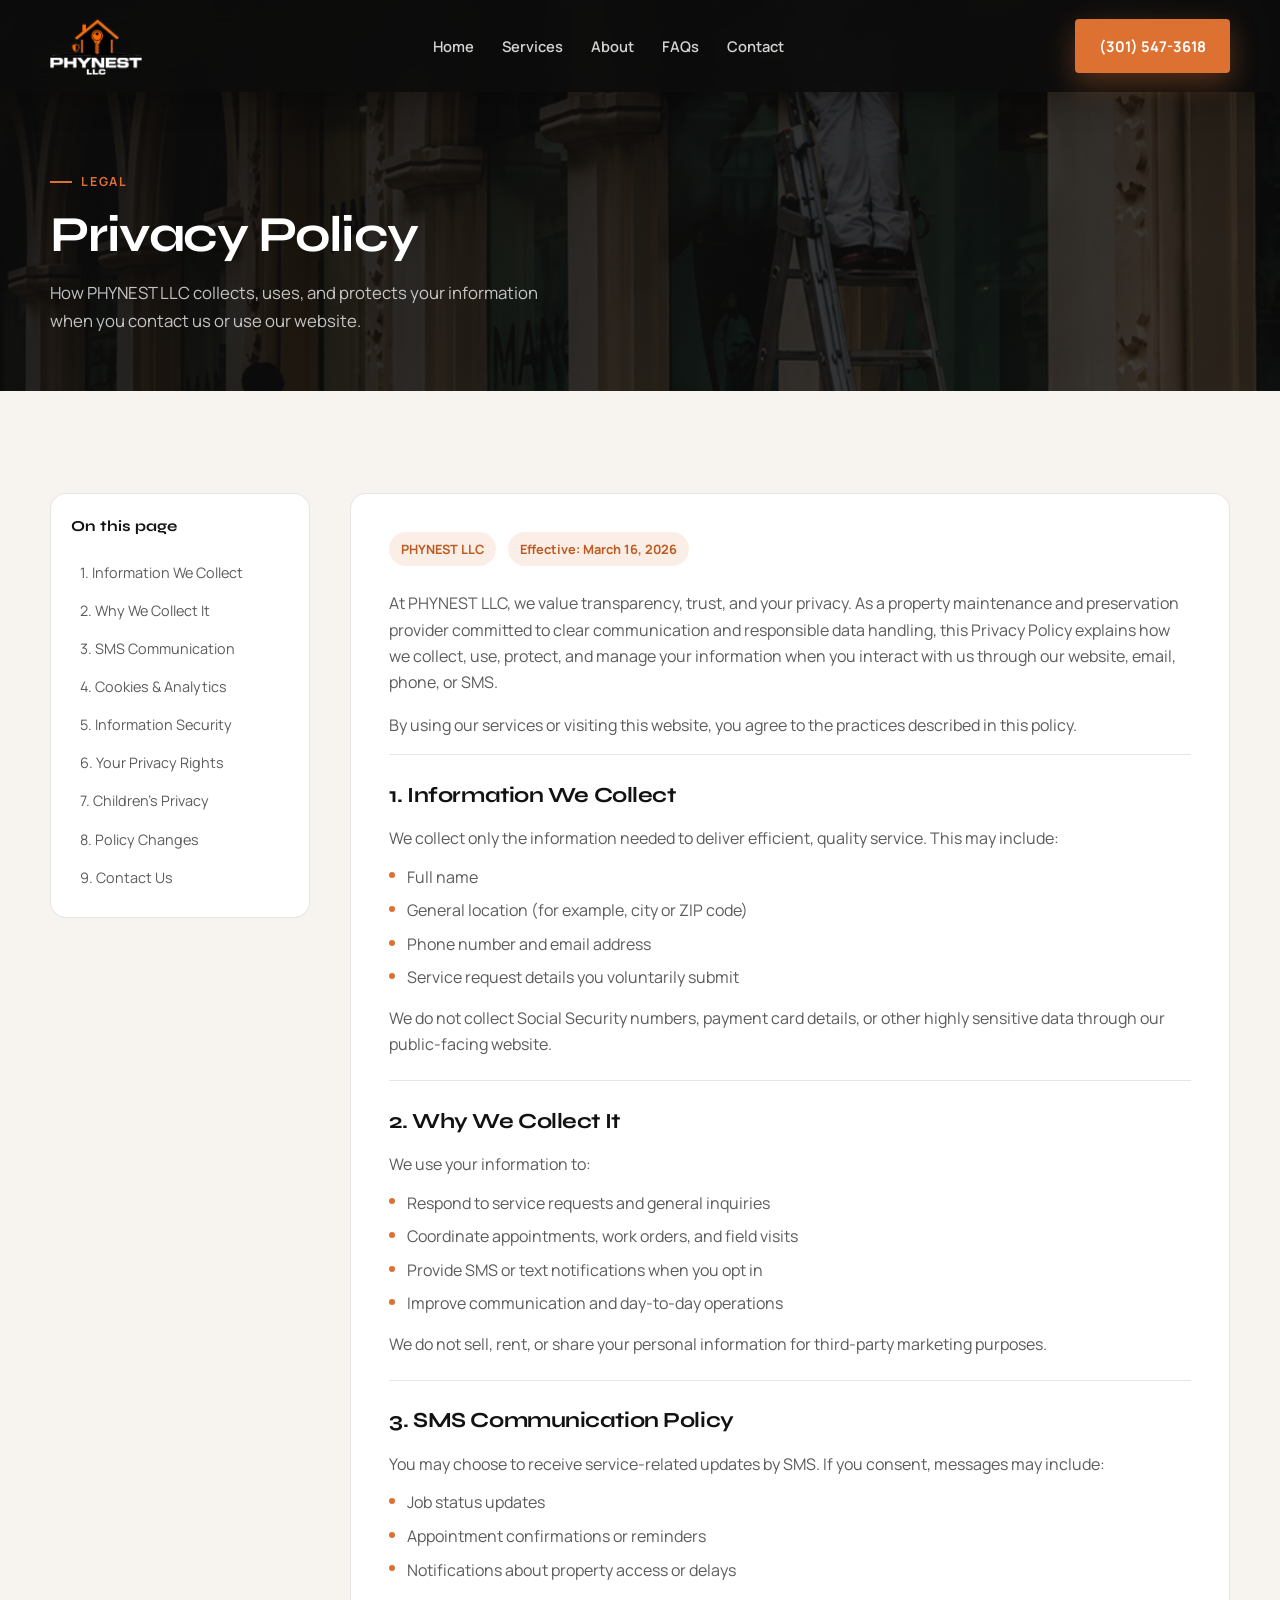
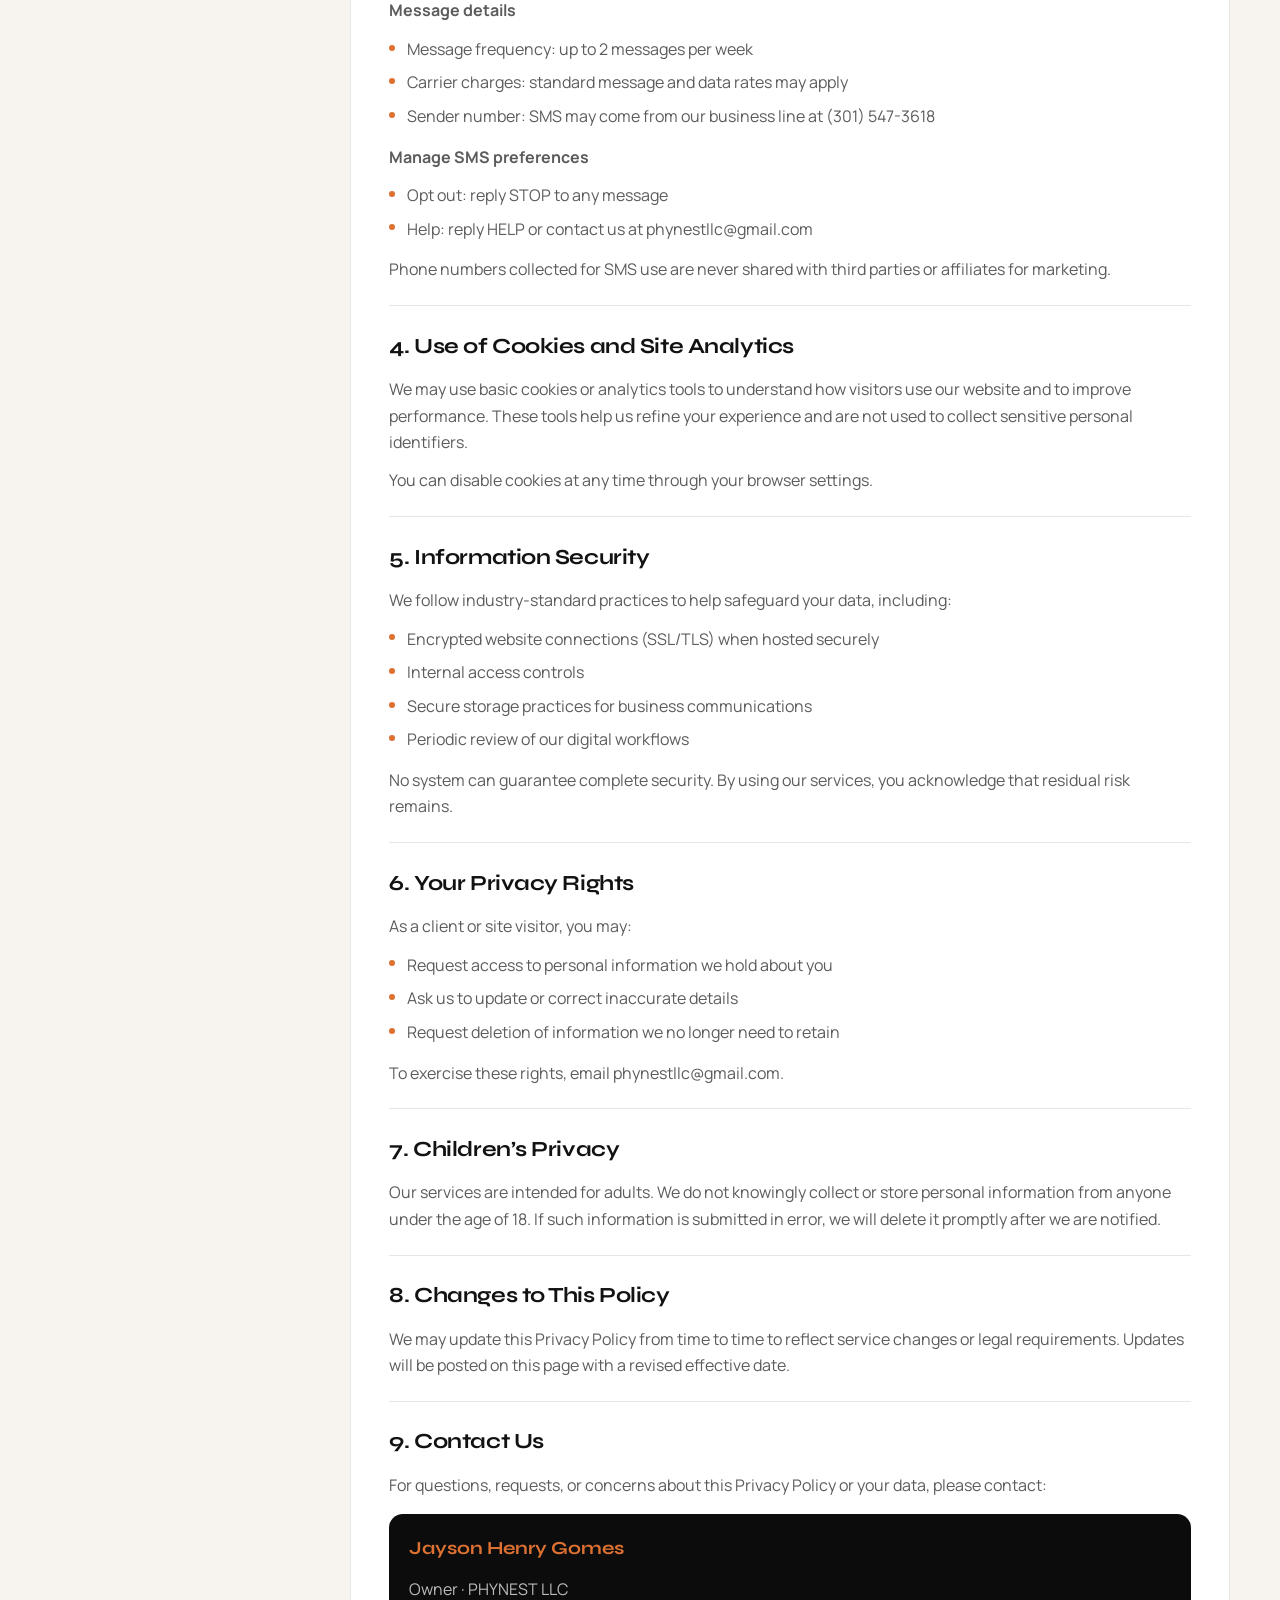
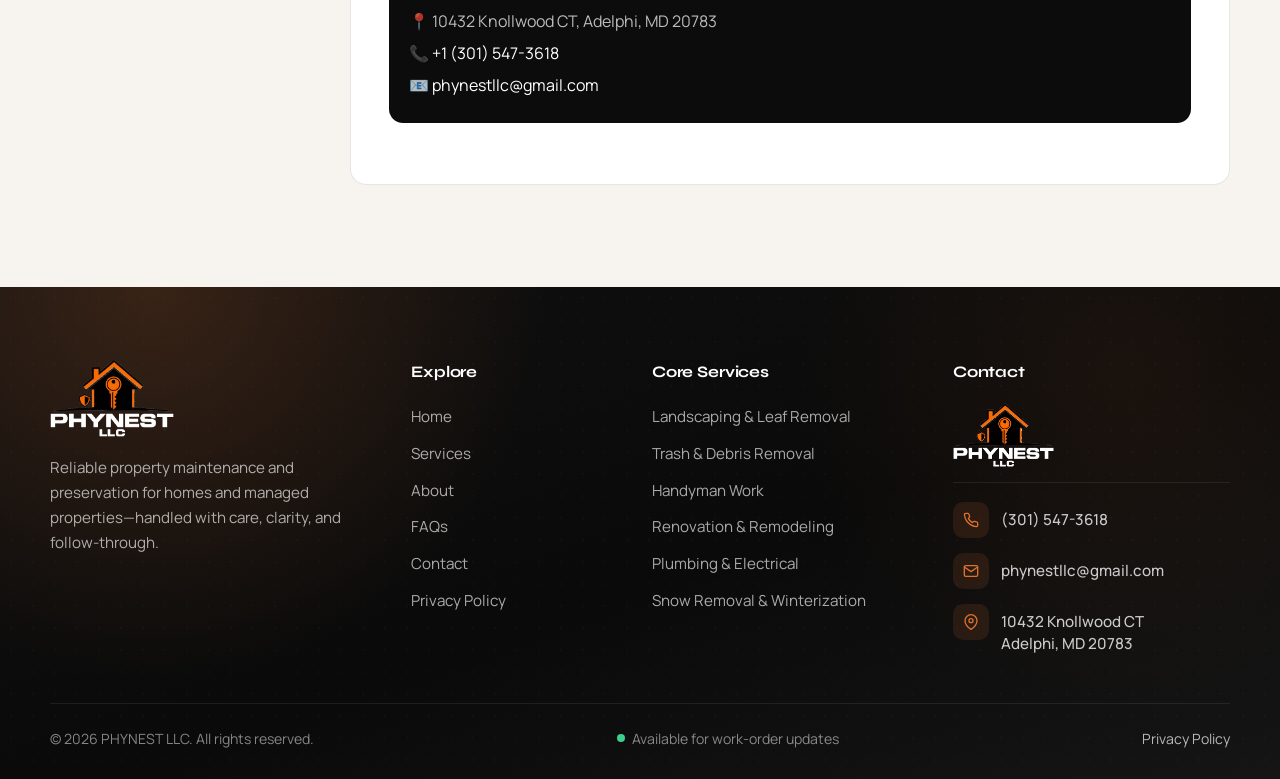
==== privacy-policy.html @ c37875ec "Resolve Website Landing Page" ====
<!DOCTYPE html>
<html lang="en">
  <head>
    <meta charset="UTF-8" />
    <meta name="viewport" content="width=device-width, initial-scale=1.0" />
    <meta
      name="description"
      content="Privacy Policy for PHYNEST LLC. Learn how we collect, use, and protect your information."
    />
    <title>Privacy Policy | PHYNEST LLC</title>
    <link rel="icon" href="Resources/Company-Logo.png?v=21" type="image/png" />
    <link rel="preconnect" href="https://fonts.googleapis.com" />
    <link rel="preconnect" href="https://fonts.gstatic.com" crossorigin />
    <link
      href="https://fonts.googleapis.com/css2?family=Manrope:wght@400;500;600;700;800&family=Oswald:wght@500;600;700&family=Syne:wght@600;700;800&display=swap"
      rel="stylesheet"
    />
    <link rel="stylesheet" href="css/styles.css?v=21" />
  </head>
  <body>
    <header class="site-header header-solid is-scrolled" id="siteHeader">
      <div class="container header-inner">
        <a class="brand" href="index.html" aria-label="PHYNEST LLC Home">
          <img
            class="brand-logo"
            src="Resources/Company-Logo.png?v=21"
            alt="PHYNEST LLC"
            width="140"
            height="88"
          />
        </a>

        <nav class="nav" id="mainNav" aria-label="Primary">
          <a class="nav-link" href="index.html#home">Home</a>
          <a class="nav-link" href="index.html#services">Services</a>
          <a class="nav-link" href="index.html#about">About</a>
          <a class="nav-link" href="index.html#faqs">FAQs</a>
          <a class="nav-link" href="index.html#contact">Contact</a>
        </nav>

        <div class="header-actions">
          <a
            class="btn btn-primary header-call"
            href="tel:+13015473618"
            aria-label="Call PHYNEST LLC at (301) 547-3618"
          >
            <span class="call-full">(301) 547-3618</span>
            <span class="call-short">Call</span>
          </a>
          <button
            class="menu-toggle"
            id="menuToggle"
            aria-label="Open menu"
            aria-expanded="false"
            aria-controls="mainNav"
          >
            <span></span>
            <span></span>
            <span></span>
          </button>
        </div>
      </div>
    </header>

    <main>
      <section class="page-hero">
        <div class="container">
          <p class="section-label">Legal</p>
          <h1 class="section-title">Privacy Policy</h1>
          <p class="section-lead">
            How PHYNEST LLC collects, uses, and protects your information when
            you contact us or use our website.
          </p>
        </div>
      </section>

      <section class="section privacy-wrap">
        <div class="container privacy-layout">
          <aside class="privacy-toc reveal" aria-label="Policy sections">
            <h3>On this page</h3>
            <a href="#collect">1. Information We Collect</a>
            <a href="#why">2. Why We Collect It</a>
            <a href="#sms">3. SMS Communication</a>
            <a href="#cookies">4. Cookies &amp; Analytics</a>
            <a href="#security">5. Information Security</a>
            <a href="#rights">6. Your Privacy Rights</a>
            <a href="#children">7. Children’s Privacy</a>
            <a href="#changes">8. Policy Changes</a>
            <a href="#contact-privacy">9. Contact Us</a>
          </aside>

          <article class="privacy-content reveal">
            <div class="privacy-meta">
              <span class="privacy-chip">PHYNEST LLC</span>
              <span class="privacy-chip">Effective: March 16, 2026</span>
            </div>

            <p>
              At PHYNEST LLC, we value transparency, trust, and your privacy. As a
              property maintenance and preservation provider committed to clear
              communication and responsible data handling, this Privacy Policy
              explains how we collect, use, protect, and manage your information
              when you interact with us through our website, email, phone, or SMS.
            </p>
            <p>
              By using our services or visiting this website, you agree to the
              practices described in this policy.
            </p>

            <section class="privacy-block" id="collect">
              <h2>1. Information We Collect</h2>
              <p>
                We collect only the information needed to deliver efficient,
                quality service. This may include:
              </p>
              <ul>
                <li>Full name</li>
                <li>General location (for example, city or ZIP code)</li>
                <li>Phone number and email address</li>
                <li>Service request details you voluntarily submit</li>
              </ul>
              <p style="margin-top: 0.9rem">
                We do not collect Social Security numbers, payment card details,
                or other highly sensitive data through our public-facing website.
              </p>
            </section>

            <section class="privacy-block" id="why">
              <h2>2. Why We Collect It</h2>
              <p>We use your information to:</p>
              <ul>
                <li>Respond to service requests and general inquiries</li>
                <li>Coordinate appointments, work orders, and field visits</li>
                <li>Provide SMS or text notifications when you opt in</li>
                <li>Improve communication and day-to-day operations</li>
              </ul>
              <p style="margin-top: 0.9rem">
                We do not sell, rent, or share your personal information for
                third-party marketing purposes.
              </p>
            </section>

            <section class="privacy-block" id="sms">
              <h2>3. SMS Communication Policy</h2>
              <p>
                You may choose to receive service-related updates by SMS. If you
                consent, messages may include:
              </p>
              <ul>
                <li>Job status updates</li>
                <li>Appointment confirmations or reminders</li>
                <li>Notifications about property access or delays</li>
              </ul>
              <p style="margin-top: 0.9rem"><strong>Message details</strong></p>
              <ul>
                <li>Message frequency: up to 2 messages per week</li>
                <li>Carrier charges: standard message and data rates may apply</li>
                <li>
                  Sender number: SMS may come from our business line at
                  <a href="tel:+13015473618">(301) 547-3618</a>
                </li>
              </ul>
              <p style="margin-top: 0.9rem"><strong>Manage SMS preferences</strong></p>
              <ul>
                <li>Opt out: reply STOP to any message</li>
                <li>
                  Help: reply HELP or contact us at
                  <a href="mailto:phynestllc@gmail.com">phynestllc@gmail.com</a>
                </li>
              </ul>
              <p style="margin-top: 0.9rem">
                Phone numbers collected for SMS use are never shared with third
                parties or affiliates for marketing.
              </p>
            </section>

            <section class="privacy-block" id="cookies">
              <h2>4. Use of Cookies and Site Analytics</h2>
              <p>
                We may use basic cookies or analytics tools to understand how
                visitors use our website and to improve performance. These tools
                help us refine your experience and are not used to collect
                sensitive personal identifiers.
              </p>
              <p style="margin-top: 0.75rem">
                You can disable cookies at any time through your browser settings.
              </p>
            </section>

            <section class="privacy-block" id="security">
              <h2>5. Information Security</h2>
              <p>
                We follow industry-standard practices to help safeguard your data,
                including:
              </p>
              <ul>
                <li>Encrypted website connections (SSL/TLS) when hosted securely</li>
                <li>Internal access controls</li>
                <li>Secure storage practices for business communications</li>
                <li>Periodic review of our digital workflows</li>
              </ul>
              <p style="margin-top: 0.9rem">
                No system can guarantee complete security. By using our services,
                you acknowledge that residual risk remains.
              </p>
            </section>

            <section class="privacy-block" id="rights">
              <h2>6. Your Privacy Rights</h2>
              <p>As a client or site visitor, you may:</p>
              <ul>
                <li>Request access to personal information we hold about you</li>
                <li>Ask us to update or correct inaccurate details</li>
                <li>Request deletion of information we no longer need to retain</li>
              </ul>
              <p style="margin-top: 0.9rem">
                To exercise these rights, email
                <a href="mailto:phynestllc@gmail.com">phynestllc@gmail.com</a>.
              </p>
            </section>

            <section class="privacy-block" id="children">
              <h2>7. Children’s Privacy</h2>
              <p>
                Our services are intended for adults. We do not knowingly collect
                or store personal information from anyone under the age of 18. If
                such information is submitted in error, we will delete it promptly
                after we are notified.
              </p>
            </section>

            <section class="privacy-block" id="changes">
              <h2>8. Changes to This Policy</h2>
              <p>
                We may update this Privacy Policy from time to time to reflect
                service changes or legal requirements. Updates will be posted on
                this page with a revised effective date.
              </p>
            </section>

            <section class="privacy-block" id="contact-privacy">
              <h2>9. Contact Us</h2>
              <p>
                For questions, requests, or concerns about this Privacy Policy or
                your data, please contact:
              </p>
              <div class="privacy-contact-box">
                <strong>Jayson Henry Gomes</strong>
                <p>Owner · PHYNEST LLC</p>
                <p>📍 10432 Knollwood CT, Adelphi, MD 20783</p>
                <p>
                  📞
                  <a href="tel:+13015473618">+1 (301) 547-3618</a>
                </p>
                <p>
                  📧
                  <a href="mailto:phynestllc@gmail.com">phynestllc@gmail.com</a>
                </p>
              </div>
            </section>
          </article>
        </div>
      </section>
    </main>

    <footer class="site-footer">
      <div class="container footer-top">
        <div class="footer-brand">
          <a class="brand" href="index.html" aria-label="PHYNEST LLC Home">
            <img
              class="brand-logo brand-logo-footer"
              src="Resources/Company-Logo.png?v=21"
              alt="PHYNEST LLC"
              width="140"
              height="88"
            />
          </a>
          <p>
            Reliable property maintenance and preservation for homes and managed
            properties—handled with care, clarity, and follow-through.
          </p>
        </div>

        <div class="footer-col">
          <h4>Explore</h4>
          <ul class="footer-links">
            <li><a href="index.html#home">Home</a></li>
            <li><a href="index.html#services">Services</a></li>
            <li><a href="index.html#about">About</a></li>
            <li><a href="index.html#faqs">FAQs</a></li>
            <li><a href="index.html#contact">Contact</a></li>
            <li><a href="privacy-policy.html">Privacy Policy</a></li>
          </ul>
        </div>

        <div class="footer-col">
          <h4>Core Services</h4>
          <ul class="footer-links footer-services">
            <li><a href="index.html#services">Landscaping &amp; Leaf Removal</a></li>
            <li><a href="index.html#services">Trash &amp; Debris Removal</a></li>
            <li><a href="index.html#services">Handyman Work</a></li>
            <li><a href="index.html#services">Renovation &amp; Remodeling</a></li>
            <li><a href="index.html#services">Plumbing &amp; Electrical</a></li>
            <li><a href="index.html#services">Snow Removal &amp; Winterization</a></li>
          </ul>
        </div>

        <div class="footer-col footer-contact">
          <h4>Contact</h4>
          <div class="footer-contact-brand">
            <img
              class="brand-logo brand-logo-contact"
              src="Resources/Company-Logo.png?v=21"
              alt="PHYNEST LLC"
              width="110"
              height="70"
            />
          </div>
          <ul class="footer-contact-list">
            <li>
              <span class="footer-contact-icon" aria-hidden="true">
                <svg viewBox="0 0 24 24" fill="none" stroke="currentColor" stroke-width="2" stroke-linecap="round" stroke-linejoin="round">
                  <path d="M22 16.92v3a2 2 0 0 1-2.18 2 19.79 19.79 0 0 1-8.63-3.07 19.5 19.5 0 0 1-6-6A19.79 19.79 0 0 1 2.12 4.18 2 2 0 0 1 4.11 2h3a2 2 0 0 1 2 1.72c.13.81.36 1.6.68 2.35a2 2 0 0 1-.45 2.11L8.09 9.91a16 16 0 0 0 6 6l1.27-1.27a2 2 0 0 1 2.11-.45c.75.32 1.54.55 2.35.68A2 2 0 0 1 22 16.92z"/>
                </svg>
              </span>
              <a href="tel:+13015473618">(301) 547-3618</a>
            </li>
            <li>
              <span class="footer-contact-icon" aria-hidden="true">
                <svg viewBox="0 0 24 24" fill="none" stroke="currentColor" stroke-width="2" stroke-linecap="round" stroke-linejoin="round">
                  <path d="M4 4h16c1.1 0 2 .9 2 2v12c0 1.1-.9 2-2 2H4c-1.1 0-2-.9-2-2V6c0-1.1.9-2 2-2z"/>
                  <polyline points="22,6 12,13 2,6"/>
                </svg>
              </span>
              <a href="mailto:phynestllc@gmail.com">phynestllc@gmail.com</a>
            </li>
            <li>
              <span class="footer-contact-icon" aria-hidden="true">
                <svg viewBox="0 0 24 24" fill="none" stroke="currentColor" stroke-width="2" stroke-linecap="round" stroke-linejoin="round">
                  <path d="M21 10c0 7-9 13-9 13s-9-6-9-13a9 9 0 0 1 18 0z"/>
                  <circle cx="12" cy="10" r="3"/>
                </svg>
              </span>
              <span>10432 Knollwood CT<br />Adelphi, MD 20783</span>
            </li>
          </ul>
        </div>
      </div>

      <div class="container footer-bottom">
        <p>© <span id="year"></span> PHYNEST LLC. All rights reserved.</p>
        <p class="footer-pulse">Available for work-order updates</p>
        <p><a href="privacy-policy.html">Privacy Policy</a></p>
      </div>
    </footer>

    <script src="js/main.js"></script>
  </body>
</html>
---- css/styles.css ----
/* ============================================
   PHYNEST LLC — Brand Styles
   Primary: rgb(220, 113, 49) | Logo-inspired
   ============================================ */

:root {
  --brand: rgb(220, 113, 49);
  --brand-dark: rgb(190, 90, 32);
  --brand-soft: rgba(220, 113, 49, 0.12);
  --brand-glow: rgba(220, 113, 49, 0.35);
  --ink: #121212;
  --ink-soft: #2a2a2a;
  --muted: #5c5c5c;
  --line: rgba(18, 18, 18, 0.1);
  --paper: #f7f4f0;
  --paper-deep: #ebe6df;
  --white: #ffffff;
  --dark: #0c0c0c;
  --dark-elevated: #171717;
  --dark-soft: #222222;
  --radius: 4px;
  --radius-lg: 16px;
  --shadow: 0 18px 50px rgba(0, 0, 0, 0.12);
  --header-h: 92px;
  --font-display: "Syne", sans-serif;
  --font-hero: "Oswald", sans-serif;
  --font-body: "Manrope", sans-serif;
  --ease: cubic-bezier(0.22, 1, 0.36, 1);
  --max: 1180px;
}

*,
*::before,
*::after {
  box-sizing: border-box;
  margin: 0;
  padding: 0;
}

html {
  scroll-behavior: smooth;
  scroll-padding-top: calc(var(--header-h) + 12px);
}

body {
  font-family: var(--font-body);
  color: var(--ink);
  background: var(--paper);
  line-height: 1.65;
  -webkit-font-smoothing: antialiased;
  overflow-x: hidden;
}

img {
  max-width: 100%;
  display: block;
}

a {
  color: inherit;
  text-decoration: none;
}

ul {
  list-style: none;
}

button,
input,
textarea {
  font: inherit;
}

.container {
  width: min(100% - 2.5rem, var(--max));
  margin-inline: auto;
}

.section {
  padding: clamp(4.5rem, 8vw, 7rem) 0;
}

.section-label {
  display: inline-flex;
  align-items: center;
  gap: 0.55rem;
  font-size: 0.78rem;
  font-weight: 700;
  letter-spacing: 0.14em;
  text-transform: uppercase;
  color: var(--brand);
  margin-bottom: 0.9rem;
}

.section-label::before {
  content: "";
  width: 1.4rem;
  height: 2px;
  background: var(--brand);
}

.section-title {
  font-family: var(--font-display);
  font-size: clamp(2rem, 4.2vw, 3.15rem);
  font-weight: 700;
  line-height: 1.12;
  letter-spacing: -0.03em;
  max-width: 16ch;
}

.section-lead {
  margin-top: 1rem;
  color: var(--muted);
  max-width: 52ch;
  font-size: 1.05rem;
}

/* ---------- Header ---------- */
.site-header {
  position: fixed;
  inset: 0 0 auto;
  z-index: 1000;
  height: var(--header-h);
  transition: background 0.35s var(--ease), box-shadow 0.35s var(--ease),
    backdrop-filter 0.35s var(--ease);
}

.site-header.is-scrolled {
  background: rgba(12, 12, 12, 0.92);
  backdrop-filter: blur(14px);
  box-shadow: 0 8px 30px rgba(0, 0, 0, 0.25);
}

.site-header.is-scrolled .nav-link {
  color: rgba(255, 255, 255, 0.82);
}

.site-header.is-scrolled .nav-link:hover,
.site-header.is-scrolled .nav-link.is-active {
  color: var(--white);
}

.header-inner {
  height: 100%;
  display: flex;
  align-items: center;
  justify-content: space-between;
  gap: 1.5rem;
}

.brand {
  display: flex;
  align-items: center;
  z-index: 2;
}

.brand-logo {
  width: auto;
  height: 58px;
  object-fit: contain;
  display: block;
  flex-shrink: 0;
  background: transparent;
  border-radius: 0;
  padding: 0;
  box-shadow: none;
  outline: none;
  transition: transform 0.3s var(--ease);
}

.brand:hover .brand-logo {
  transform: scale(1.03);
}

.brand-logo-footer {
  height: 78px;
  padding: 0;
}

.brand-logo-contact {
  height: 64px;
  padding: 0;
}

.nav {
  display: flex;
  align-items: center;
  gap: 1.75rem;
}

.nav-link {
  font-size: 0.92rem;
  font-weight: 600;
  color: rgba(255, 255, 255, 0.78);
  position: relative;
  transition: color 0.25s ease;
}

.nav-link::after {
  content: "";
  position: absolute;
  left: 0;
  bottom: -6px;
  width: 100%;
  height: 2px;
  background: var(--brand);
  transform: scaleX(0);
  transform-origin: left;
  transition: transform 0.3s var(--ease);
}

.nav-link:hover,
.nav-link.is-active {
  color: var(--white);
}

.nav-link:hover::after,
.nav-link.is-active::after {
  transform: scaleX(1);
}

.header-actions {
  display: flex;
  align-items: center;
  gap: 0.75rem;
}

.btn {
  display: inline-flex;
  align-items: center;
  justify-content: center;
  gap: 0.55rem;
  padding: 0.85rem 1.45rem;
  border-radius: var(--radius);
  border: 1px solid transparent;
  font-weight: 700;
  font-size: 0.92rem;
  cursor: pointer;
  transition: transform 0.25s var(--ease), background 0.25s ease,
    color 0.25s ease, border-color 0.25s ease, box-shadow 0.25s ease;
  white-space: nowrap;
}

.btn:hover {
  transform: translateY(-2px);
}

.btn-primary {
  background: var(--brand);
  color: var(--white);
  box-shadow: 0 10px 28px var(--brand-glow);
}

.btn-primary:hover {
  background: var(--brand-dark);
}

.btn-ghost {
  background: transparent;
  color: var(--white);
  border-color: rgba(255, 255, 255, 0.35);
}

.btn-ghost:hover {
  border-color: var(--white);
  background: rgba(255, 255, 255, 0.08);
}

.btn-dark {
  background: var(--ink);
  color: var(--white);
}

.btn-dark:hover {
  background: var(--brand);
}

.btn-outline {
  background: transparent;
  color: var(--ink);
  border-color: var(--line);
}

.btn-outline:hover {
  border-color: var(--brand);
  color: var(--brand);
}

.menu-toggle {
  display: none;
  width: 46px;
  height: 46px;
  border: 1px solid rgba(255, 255, 255, 0.25);
  background: rgba(255, 255, 255, 0.06);
  border-radius: 10px;
  cursor: pointer;
  position: relative;
  z-index: 2;
}

.menu-toggle span {
  position: absolute;
  left: 12px;
  right: 12px;
  height: 2px;
  background: var(--white);
  transition: 0.3s var(--ease);
}

.menu-toggle span:nth-child(1) {
  top: 15px;
}
.menu-toggle span:nth-child(2) {
  top: 22px;
}
.menu-toggle span:nth-child(3) {
  top: 29px;
}

.menu-toggle.is-open span:nth-child(1) {
  top: 22px;
  transform: rotate(45deg);
}
.menu-toggle.is-open span:nth-child(2) {
  opacity: 0;
}
.menu-toggle.is-open span:nth-child(3) {
  top: 22px;
  transform: rotate(-45deg);
}

/* ---------- Hero ---------- */
.hero {
  position: relative;
  min-height: 100vh;
  min-height: 100dvh;
  display: grid;
  align-items: end;
  color: var(--white);
  overflow: hidden;
}

.hero-media {
  position: absolute;
  inset: 0;
  z-index: 0;
}

.hero-media img {
  width: 100%;
  height: 100%;
  object-fit: cover;
  object-position: center 40%;
  transform: scale(1.04);
  animation: heroZoom 18s var(--ease) forwards;
}

.hero-overlay {
  position: absolute;
  inset: 0;
  background:
    linear-gradient(
      180deg,
      rgba(8, 8, 8, 0.55) 0%,
      rgba(8, 8, 8, 0.28) 38%,
      rgba(8, 8, 8, 0.72) 72%,
      rgba(8, 8, 8, 0.92) 100%
    ),
    linear-gradient(
      90deg,
      rgba(8, 8, 8, 0.55) 0%,
      rgba(8, 8, 8, 0.15) 55%,
      rgba(8, 8, 8, 0.35) 100%
    );
}

.hero-content {
  position: relative;
  z-index: 1;
  padding: calc(var(--header-h) + 4rem) 0 4.5rem;
  width: min(100% - 2.5rem, var(--max));
  margin-inline: auto;
}

.hero-eyebrow {
  display: inline-block;
  font-family: var(--font-body);
  font-size: 0.78rem;
  font-weight: 700;
  letter-spacing: 0.18em;
  text-transform: uppercase;
  color: #ffb07a;
  margin-bottom: 1.15rem;
  animation: riseIn 0.9s var(--ease) both;
  text-shadow: 0 2px 18px rgba(0, 0, 0, 0.55);
}

.hero-brand {
  display: flex;
  flex-wrap: wrap;
  align-items: baseline;
  gap: 0.55rem 0.85rem;
  margin-bottom: 1.25rem;
  animation: riseIn 0.9s 0.08s var(--ease) both;
}

.hero-brand-name {
  font-family: var(--font-hero);
  font-size: clamp(3.2rem, 9.5vw, 6.4rem);
  font-weight: 700;
  letter-spacing: 0.05em;
  line-height: 0.95;
  text-transform: uppercase;
  color: var(--white);
  text-shadow: 0 8px 40px rgba(0, 0, 0, 0.45);
}

.hero-brand-llc {
  font-family: var(--font-hero);
  font-size: clamp(1.55rem, 3.8vw, 2.35rem);
  font-weight: 600;
  letter-spacing: 0.18em;
  text-transform: uppercase;
  color: var(--brand);
  line-height: 1;
  text-shadow: 0 4px 18px rgba(0, 0, 0, 0.35);
}

.hero-headline {
  font-family: var(--font-display);
  font-size: clamp(1.2rem, 2.4vw, 1.65rem);
  font-weight: 600;
  letter-spacing: -0.02em;
  max-width: 24ch;
  margin-bottom: 1rem;
  color: rgba(255, 255, 255, 0.92);
  animation: riseIn 0.9s 0.16s var(--ease) both;
}

.hero-copy {
  max-width: 42ch;
  color: rgba(255, 255, 255, 0.8);
  font-size: 1.05rem;
  margin-bottom: 2rem;
  animation: riseIn 0.9s 0.24s var(--ease) both;
}

.hero-actions {
  display: flex;
  flex-wrap: wrap;
  gap: 0.85rem;
  animation: riseIn 0.9s 0.32s var(--ease) both;
}

.hero-scroll {
  position: absolute;
  right: clamp(1.25rem, 4vw, 3rem);
  bottom: 2rem;
  z-index: 2;
  display: flex;
  flex-direction: column;
  align-items: center;
  gap: 0.65rem;
  color: rgba(255, 255, 255, 0.7);
  font-size: 0.72rem;
  letter-spacing: 0.16em;
  text-transform: uppercase;
  writing-mode: vertical-rl;
}

.hero-scroll::after {
  content: "";
  width: 1px;
  height: 48px;
  background: linear-gradient(to bottom, var(--brand), transparent);
  animation: scrollPulse 1.8s ease-in-out infinite;
}

/* ---------- Services ---------- */
.services {
  background:
    radial-gradient(circle at 90% 8%, rgba(220, 113, 49, 0.06), transparent 28%),
    var(--white);
}

.services-head {
  display: flex;
  justify-content: space-between;
  align-items: end;
  gap: 2rem;
  margin-bottom: 3rem;
  flex-wrap: wrap;
}

.services-grid {
  display: grid;
  grid-template-columns: repeat(3, 1fr);
  gap: 1.35rem;
}

.service-item {
  position: relative;
  overflow: hidden;
  border-radius: 20px;
  background: var(--dark);
  border: 1px solid rgba(18, 18, 18, 0.06);
  box-shadow: 0 14px 36px rgba(0, 0, 0, 0.06);
  transition: transform 0.4s var(--ease), box-shadow 0.4s var(--ease);
}

.service-item:hover {
  transform: translateY(-6px);
  box-shadow: 0 22px 48px rgba(0, 0, 0, 0.14);
}

.service-media {
  position: relative;
  height: 210px;
  overflow: hidden;
}

.service-media img {
  width: 100%;
  height: 100%;
  object-fit: cover;
  transition: transform 0.7s var(--ease);
}

.service-media::after {
  content: "";
  position: absolute;
  inset: 0;
  background: linear-gradient(
    180deg,
    transparent 40%,
    rgba(12, 12, 12, 0.55) 100%
  );
  pointer-events: none;
}

.service-body {
  position: relative;
  z-index: 2;
  padding: 1.25rem 1.3rem 1.45rem;
  color: var(--white);
  background:
    linear-gradient(180deg, #1a1a1a 0%, #101010 100%);
  min-height: 148px;
}

.service-index {
  display: inline-block;
  font-family: var(--font-display);
  font-size: 0.75rem;
  font-weight: 700;
  letter-spacing: 0.12em;
  color: var(--brand);
  margin-bottom: 0.55rem;
}

.service-body h3 {
  font-family: var(--font-display);
  font-size: 1.2rem;
  font-weight: 700;
  letter-spacing: -0.02em;
  margin-bottom: 0.45rem;
  transition: color 0.25s ease;
}

.service-body p {
  font-size: 0.9rem;
  color: rgba(255, 255, 255, 0.72);
  line-height: 1.55;
}

.service-item:hover .service-media img {
  transform: scale(1.08);
}

.service-item:hover .service-body h3 {
  color: var(--brand);
}

/* ---------- About ---------- */
.about {
  background:
    radial-gradient(circle at 10% 20%, rgba(220, 113, 49, 0.08), transparent 40%),
    var(--paper);
}

.about-grid {
  display: grid;
  grid-template-columns: 1.05fr 0.95fr;
  gap: 3.5rem;
  align-items: center;
}

.about-visual {
  position: relative;
}

.about-visual-main {
  border-radius: var(--radius-lg);
  overflow: hidden;
  min-height: 460px;
  box-shadow: var(--shadow);
}

.about-visual-main img {
  width: 100%;
  height: 100%;
  min-height: 460px;
  object-fit: cover;
}

.about-badge {
  position: absolute;
  left: -1rem;
  bottom: 2rem;
  background: var(--dark);
  color: var(--white);
  padding: 1.25rem 1.4rem;
  border-radius: var(--radius-lg);
  border: 1px solid rgba(220, 113, 49, 0.35);
  max-width: 220px;
  box-shadow: var(--shadow);
}

.about-badge strong {
  display: block;
  font-family: var(--font-display);
  font-size: 1.8rem;
  color: var(--brand);
  line-height: 1;
  margin-bottom: 0.35rem;
}

.about-badge span {
  font-size: 0.88rem;
  color: rgba(255, 255, 255, 0.75);
}

.about-copy p {
  margin-top: 1.1rem;
  color: var(--muted);
  font-size: 1.02rem;
}

.about-points {
  margin-top: 1.75rem;
  display: grid;
  gap: 0.85rem;
}

.about-point {
  display: flex;
  gap: 0.8rem;
  align-items: flex-start;
  padding: 0.9rem 1rem;
  background: var(--white);
  border: 1px solid var(--line);
  border-radius: 12px;
}

.about-point i {
  flex-shrink: 0;
  width: 28px;
  height: 28px;
  border-radius: 50%;
  background: var(--brand-soft);
  color: var(--brand);
  display: grid;
  place-items: center;
  font-style: normal;
  font-weight: 800;
  font-size: 0.85rem;
}

.about-point p {
  margin: 0;
  color: var(--ink-soft);
  font-size: 0.95rem;
}

/* ---------- FAQ ---------- */
.faq {
  background: var(--white);
}

.faq-layout {
  display: grid;
  grid-template-columns: 0.85fr 1.15fr;
  gap: 3rem;
  align-items: start;
}

.faq-list {
  display: grid;
  gap: 0.75rem;
}

.faq-item {
  border: 1px solid var(--line);
  border-radius: 14px;
  background: var(--paper);
  overflow: hidden;
  transition: border-color 0.25s ease, background 0.25s ease;
}

.faq-item.is-open {
  border-color: rgba(220, 113, 49, 0.45);
  background: var(--white);
}

.faq-question {
  width: 100%;
  text-align: left;
  background: transparent;
  border: 0;
  padding: 1.15rem 1.25rem;
  display: flex;
  justify-content: space-between;
  gap: 1rem;
  align-items: center;
  cursor: pointer;
  font-family: var(--font-display);
  font-weight: 700;
  font-size: 1.02rem;
  color: var(--ink);
}

.faq-icon {
  width: 28px;
  height: 28px;
  border-radius: 50%;
  background: var(--brand-soft);
  color: var(--brand);
  display: grid;
  place-items: center;
  flex-shrink: 0;
  transition: transform 0.3s var(--ease), background 0.25s ease,
    color 0.25s ease;
  font-size: 1.1rem;
  line-height: 1;
}

.faq-item.is-open .faq-icon {
  transform: rotate(45deg);
  background: var(--brand);
  color: var(--white);
}

.faq-answer {
  max-height: 0;
  overflow: hidden;
  transition: max-height 0.4s var(--ease);
}

.faq-answer-inner {
  padding: 0 1.25rem 1.2rem;
  color: var(--muted);
  font-size: 0.98rem;
}

/* ---------- Contact ---------- */
.contact {
  background:
    linear-gradient(180deg, var(--paper) 0%, var(--paper-deep) 100%);
}

.contact-grid {
  display: grid;
  grid-template-columns: 1.05fr 0.95fr;
  gap: 1.5rem;
  align-items: stretch;
}

.contact-map,
.contact-form-wrap {
  background: var(--white);
  border-radius: var(--radius-lg);
  border: 1px solid var(--line);
  box-shadow: 0 10px 40px rgba(0, 0, 0, 0.04);
  overflow: hidden;
}

.contact-map {
  display: flex;
  flex-direction: column;
  min-height: 560px;
}

.contact-map-frame {
  flex: 1;
  min-height: 420px;
  position: relative;
}

.contact-map-frame iframe {
  position: absolute;
  inset: 0;
  width: 100%;
  height: 100%;
  border: 0;
  filter: grayscale(0.08) contrast(1.04);
}

.contact-map-meta {
  display: flex;
  justify-content: space-between;
  align-items: center;
  gap: 1rem;
  padding: 1.1rem 1.25rem;
  background: var(--dark);
  color: rgba(255, 255, 255, 0.8);
  border-top: 1px solid rgba(220, 113, 49, 0.35);
}

.contact-map-meta strong {
  display: block;
  font-family: var(--font-display);
  color: var(--brand);
  font-size: 0.92rem;
  margin-bottom: 0.25rem;
}

.contact-map-meta p {
  margin: 0;
  font-size: 0.9rem;
  color: rgba(255, 255, 255, 0.72);
}

.map-link {
  flex-shrink: 0;
  color: var(--white);
  font-weight: 700;
  font-size: 0.88rem;
  white-space: nowrap;
}

.map-link:hover {
  color: var(--brand);
}

.contact-form-wrap {
  padding: clamp(1.5rem, 3vw, 2.2rem);
}

.contact-form-wrap h3 {
  font-family: var(--font-display);
  font-size: 1.55rem;
  letter-spacing: -0.02em;
  margin-bottom: 0.5rem;
}

.contact-form-wrap > p {
  color: var(--muted);
  margin-bottom: 1.5rem;
}

.form-grid {
  display: grid;
  gap: 1rem;
}

.form-row {
  display: grid;
  grid-template-columns: 1fr 1fr;
  gap: 1rem;
}

.field label {
  display: block;
  font-size: 0.82rem;
  font-weight: 700;
  margin-bottom: 0.4rem;
  color: var(--ink-soft);
}

.field input,
.field textarea {
  width: 100%;
  border: 1px solid var(--line);
  background: var(--paper);
  border-radius: 10px;
  padding: 0.9rem 1rem;
  color: var(--ink);
  outline: none;
  transition: border-color 0.25s ease, box-shadow 0.25s ease,
    background 0.25s ease;
}

.field input:focus,
.field textarea:focus {
  border-color: var(--brand);
  background: var(--white);
  box-shadow: 0 0 0 4px var(--brand-soft);
}

.field textarea {
  min-height: 130px;
  resize: vertical;
}

.consent {
  display: flex;
  gap: 0.7rem;
  align-items: flex-start;
  font-size: 0.88rem;
  color: var(--muted);
  line-height: 1.5;
}

.consent input {
  margin-top: 0.25rem;
  accent-color: var(--brand);
  width: 16px;
  height: 16px;
  flex-shrink: 0;
}

.consent a {
  color: var(--brand);
  text-decoration: underline;
  text-underline-offset: 2px;
}

.form-actions {
  display: flex;
  flex-wrap: wrap;
  gap: 0.75rem;
  align-items: center;
}

.form-note {
  font-size: 0.85rem;
  color: var(--muted);
}

.form-success {
  display: none;
  margin-top: 1rem;
  padding: 0.9rem 1rem;
  border-radius: 10px;
  background: rgba(40, 140, 80, 0.1);
  color: #1f6b3d;
  font-weight: 600;
}

.form-success.is-visible {
  display: block;
}

/* ---------- Map (legacy full-bleed removed; contact embeds map) ---------- */

/* ---------- Footer ---------- */
.site-footer {
  background:
    radial-gradient(circle at 12% 0%, rgba(220, 113, 49, 0.2), transparent 32%),
    radial-gradient(circle at 88% 20%, rgba(220, 113, 49, 0.08), transparent 28%),
    linear-gradient(160deg, #101010 0%, #0a0a0a 55%, #151515 100%);
  color: rgba(255, 255, 255, 0.78);
  padding-top: 4.5rem;
  position: relative;
  overflow: hidden;
}

.site-footer::before {
  content: "";
  position: absolute;
  inset: 0;
  background-image: radial-gradient(
    rgba(255, 255, 255, 0.04) 1px,
    transparent 1px
  );
  background-size: 22px 22px;
  pointer-events: none;
  opacity: 0.5;
}

.footer-top {
  position: relative;
  z-index: 1;
  display: grid;
  grid-template-columns: 1.35fr 0.85fr 1.1fr 1.15fr;
  gap: 2.25rem;
  padding-bottom: 3rem;
  border-bottom: 1px solid rgba(255, 255, 255, 0.08);
}

.footer-brand .brand {
  margin-bottom: 0.25rem;
}

.footer-brand p {
  margin-top: 1.1rem;
  max-width: 34ch;
  font-size: 0.95rem;
  color: rgba(255, 255, 255, 0.65);
}

.footer-col h4 {
  font-family: var(--font-display);
  color: var(--white);
  font-size: 1rem;
  margin-bottom: 1.1rem;
  letter-spacing: -0.01em;
}

.footer-links {
  display: grid;
  gap: 0.65rem;
}

.footer-services {
  grid-template-columns: 1fr;
}

.footer-links a {
  color: rgba(255, 255, 255, 0.65);
  font-size: 0.95rem;
  transition: color 0.2s ease, padding-left 0.2s ease;
}

.footer-links a:hover {
  color: var(--brand);
  padding-left: 4px;
}

.footer-contact-brand {
  display: flex;
  align-items: center;
  margin-bottom: 1.15rem;
  padding-bottom: 0.95rem;
  border-bottom: 1px solid rgba(255, 255, 255, 0.08);
}

.footer-contact-list {
  display: grid;
  gap: 0.95rem;
}

.footer-contact-list li {
  display: grid;
  grid-template-columns: 36px 1fr;
  gap: 0.75rem;
  align-items: start;
}

.footer-contact-icon {
  width: 36px;
  height: 36px;
  border-radius: 10px;
  background: rgba(220, 113, 49, 0.12);
  color: var(--brand);
  display: grid;
  place-items: center;
  flex-shrink: 0;
}

.footer-contact-icon svg {
  width: 16px;
  height: 16px;
}

.footer-contact-list a,
.footer-contact-list li > span:last-child {
  color: rgba(255, 255, 255, 0.78);
  font-size: 0.95rem;
  font-weight: 500;
  line-height: 1.45;
  word-break: break-word;
  padding-top: 0.45rem;
}

.footer-contact-list a:hover {
  color: var(--brand);
}

.footer-bottom {
  position: relative;
  z-index: 1;
  padding: 1.4rem 0 1.8rem;
  display: flex;
  flex-wrap: wrap;
  justify-content: space-between;
  gap: 0.85rem;
  align-items: center;
  font-size: 0.88rem;
  color: rgba(255, 255, 255, 0.5);
}

.footer-bottom a {
  color: rgba(255, 255, 255, 0.7);
}

.footer-bottom a:hover {
  color: var(--brand);
}

.footer-pulse {
  display: inline-flex;
  align-items: center;
  gap: 0.45rem;
}

.footer-pulse::before {
  content: "";
  width: 8px;
  height: 8px;
  border-radius: 50%;
  background: #3ecf8e;
  box-shadow: 0 0 0 0 rgba(62, 207, 142, 0.55);
  animation: livePulse 1.8s infinite;
}

/* ---------- Privacy Page ---------- */
.page-hero {
  position: relative;
  padding: calc(var(--header-h) + 4.5rem) 0 3.5rem;
  background:
    linear-gradient(135deg, rgba(12, 12, 12, 0.92), rgba(12, 12, 12, 0.78)),
    url("../Resources/Service_2.jpeg") center/cover no-repeat;
  color: var(--white);
  overflow: hidden;
}

.page-hero .section-title {
  max-width: none;
  color: var(--white);
}

.page-hero .section-lead {
  color: rgba(255, 255, 255, 0.75);
}

.privacy-wrap {
  background: var(--paper);
}

.privacy-layout {
  display: grid;
  grid-template-columns: 260px 1fr;
  gap: 2.5rem;
  align-items: start;
}

.privacy-toc {
  position: sticky;
  top: calc(var(--header-h) + 1rem);
  background: var(--white);
  border: 1px solid var(--line);
  border-radius: var(--radius-lg);
  padding: 1.25rem;
}

.privacy-toc h3 {
  font-family: var(--font-display);
  font-size: 0.95rem;
  margin-bottom: 0.9rem;
}

.privacy-toc a {
  display: block;
  padding: 0.45rem 0.55rem;
  border-radius: 8px;
  font-size: 0.9rem;
  color: var(--muted);
  transition: background 0.2s ease, color 0.2s ease;
}

.privacy-toc a:hover {
  background: var(--brand-soft);
  color: var(--brand);
}

.privacy-content {
  background: var(--white);
  border: 1px solid var(--line);
  border-radius: var(--radius-lg);
  padding: clamp(1.5rem, 3vw, 2.5rem);
}

.privacy-meta {
  display: flex;
  flex-wrap: wrap;
  gap: 0.75rem;
  margin-bottom: 1.5rem;
}

.privacy-chip {
  display: inline-flex;
  align-items: center;
  gap: 0.4rem;
  padding: 0.4rem 0.75rem;
  border-radius: 999px;
  background: var(--brand-soft);
  color: var(--brand-dark);
  font-size: 0.8rem;
  font-weight: 700;
}

.privacy-content > p {
  color: var(--muted);
  margin-bottom: 1rem;
}

.privacy-block {
  padding: 1.4rem 0;
  border-top: 1px solid var(--line);
}

.privacy-block h2 {
  font-family: var(--font-display);
  font-size: 1.35rem;
  letter-spacing: -0.02em;
  margin-bottom: 0.75rem;
}

.privacy-block p,
.privacy-block li {
  color: var(--muted);
}

.privacy-block ul {
  margin-top: 0.75rem;
  display: grid;
  gap: 0.45rem;
}

.privacy-block li {
  padding-left: 1.1rem;
  position: relative;
}

.privacy-block li::before {
  content: "";
  position: absolute;
  left: 0;
  top: 0.55rem;
  width: 6px;
  height: 6px;
  border-radius: 50%;
  background: var(--brand);
}

.privacy-contact-box {
  margin-top: 1rem;
  padding: 1.2rem;
  border-radius: 14px;
  background: var(--dark);
  color: rgba(255, 255, 255, 0.8);
}

.privacy-contact-box strong {
  color: var(--brand);
  display: block;
  font-family: var(--font-display);
  font-size: 1.15rem;
  margin-bottom: 0.75rem;
}

.privacy-contact-box p {
  color: rgba(255, 255, 255, 0.72);
  margin-bottom: 0.35rem;
}

.privacy-contact-box a {
  color: var(--white);
}

.privacy-contact-box a:hover {
  color: var(--brand);
}

/* Header on light pages (privacy) after scroll stays dark;
   on privacy top, make header readable over dark hero */
.site-header.header-solid {
  background: rgba(12, 12, 12, 0.92);
  backdrop-filter: blur(14px);
}

/* ---------- Animations ---------- */
@keyframes riseIn {
  from {
    opacity: 0;
    transform: translateY(24px);
  }
  to {
    opacity: 1;
    transform: translateY(0);
  }
}

@keyframes heroZoom {
  from {
    transform: scale(1.08);
  }
  to {
    transform: scale(1);
  }
}

@keyframes scrollPulse {
  0%,
  100% {
    opacity: 0.35;
    transform: scaleY(0.85);
  }
  50% {
    opacity: 1;
    transform: scaleY(1);
  }
}

@keyframes livePulse {
  0% {
    box-shadow: 0 0 0 0 rgba(62, 207, 142, 0.55);
  }
  70% {
    box-shadow: 0 0 0 10px rgba(62, 207, 142, 0);
  }
  100% {
    box-shadow: 0 0 0 0 rgba(62, 207, 142, 0);
  }
}

.reveal {
  opacity: 0;
  transform: translateY(28px);
  transition: opacity 0.7s var(--ease), transform 0.7s var(--ease);
}

.reveal.is-visible {
  opacity: 1;
  transform: translateY(0);
}

/* ---------- Responsive ---------- */
@media (max-width: 1100px) {
  .footer-top {
    grid-template-columns: 1fr 1fr;
  }
}

@media (max-width: 980px) {
  .services-grid {
    grid-template-columns: repeat(2, 1fr);
  }

  .about-grid,
  .faq-layout,
  .contact-grid,
  .privacy-layout,
  .footer-top {
    grid-template-columns: 1fr;
  }

  .contact-map {
    min-height: 420px;
  }

  .contact-map-frame {
    min-height: 300px;
  }

  .contact-map-meta {
    flex-direction: column;
    align-items: flex-start;
  }

  .about-badge {
    left: 1rem;
  }

  .privacy-toc {
    position: static;
  }
}

@media (max-width: 860px) {
  .nav {
    position: fixed;
    inset: 0;
    background: rgba(8, 8, 8, 0.97);
    flex-direction: column;
    justify-content: center;
    gap: 1.5rem;
    opacity: 0;
    pointer-events: none;
    transition: opacity 0.3s ease;
  }

  .nav.is-open {
    opacity: 1;
    pointer-events: auto;
  }

  .nav-link {
    font-size: 1.4rem;
    color: var(--white);
  }

  .menu-toggle {
    display: inline-block;
  }

  .header-call {
    padding: 0.55rem 0.7rem;
    font-size: 0.78rem;
  }

  .header-call .call-full {
    display: none;
  }

  .header-call .call-short {
    display: inline;
  }

  .brand {
    gap: 0.45rem;
    min-width: 0;
  }

  .brand-logo {
    height: 48px;
  }
}

.call-short {
  display: none;
}

@media (max-width: 640px) {
  .services-grid {
    grid-template-columns: 1fr;
  }

  .form-row {
    grid-template-columns: 1fr;
  }

  .hero-content {
    padding-bottom: 5.5rem;
  }

  .hero-brand {
    gap: 0.35rem 0.65rem;
  }

  .hero-brand-llc {
    letter-spacing: 0.14em;
  }

  .hero-scroll {
    writing-mode: horizontal-tb;
    right: auto;
    left: 50%;
    transform: translateX(-50%);
    flex-direction: row;
  }

  .hero-scroll::after {
    width: 42px;
    height: 1px;
    background: linear-gradient(to right, var(--brand), transparent);
  }

  .brand-logo-footer {
    height: 70px;
  }
}

@media (prefers-reduced-motion: reduce) {
  html {
    scroll-behavior: auto;
  }

  *,
  *::before,
  *::after {
    animation: none !important;
    transition: none !important;
  }

  .reveal {
    opacity: 1;
    transform: none;
  }
}
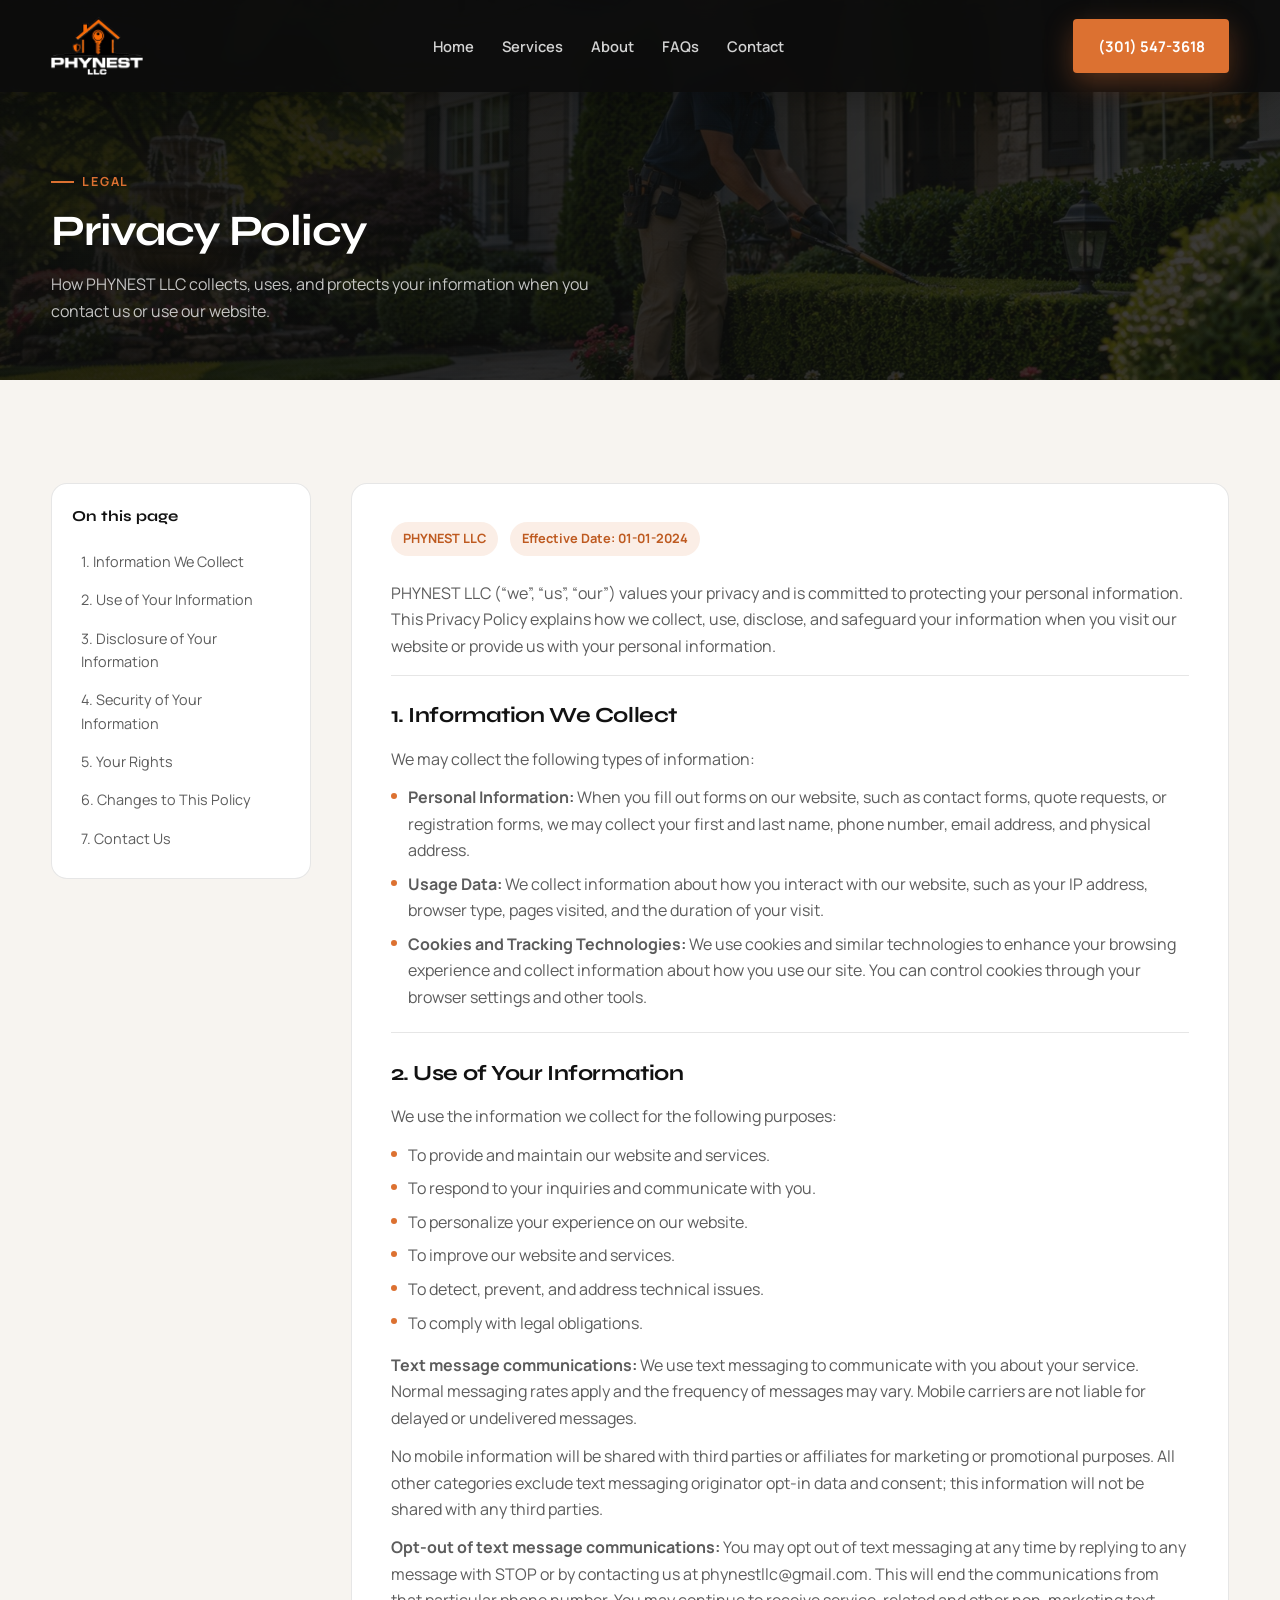
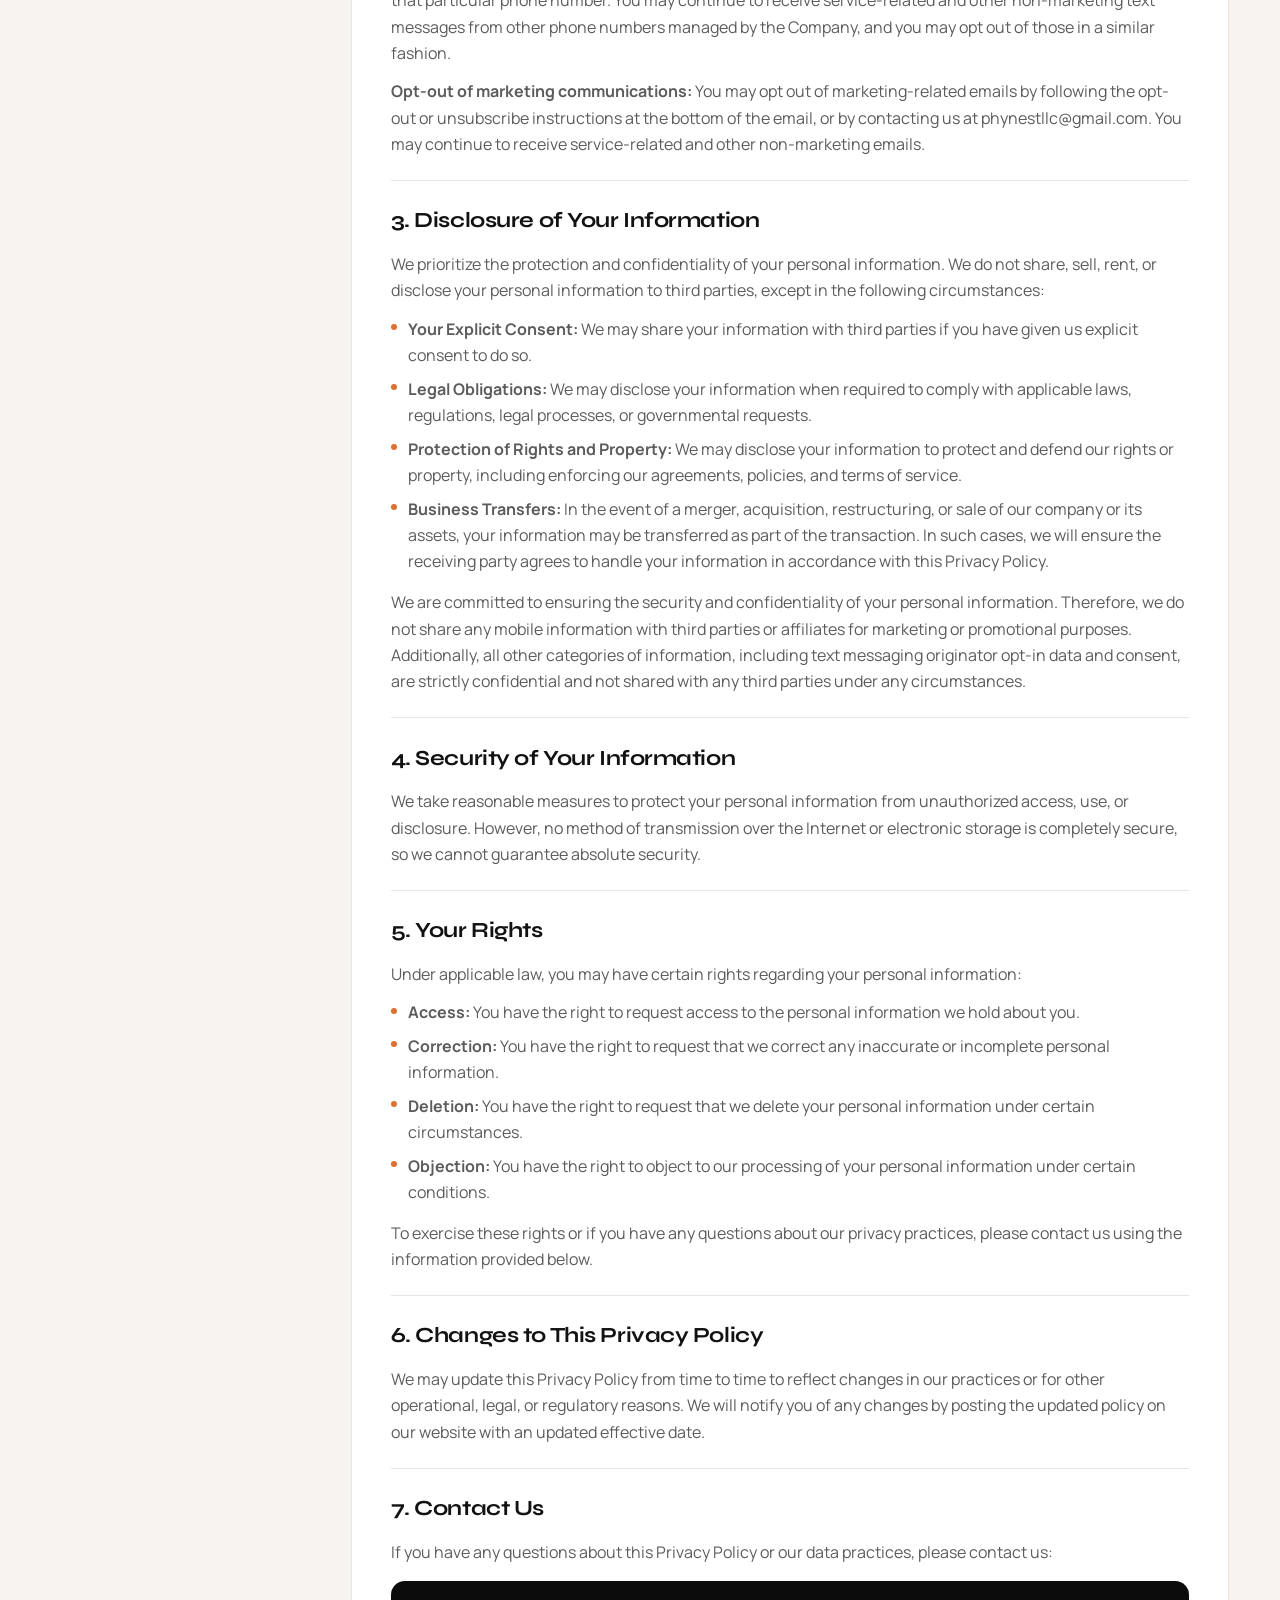
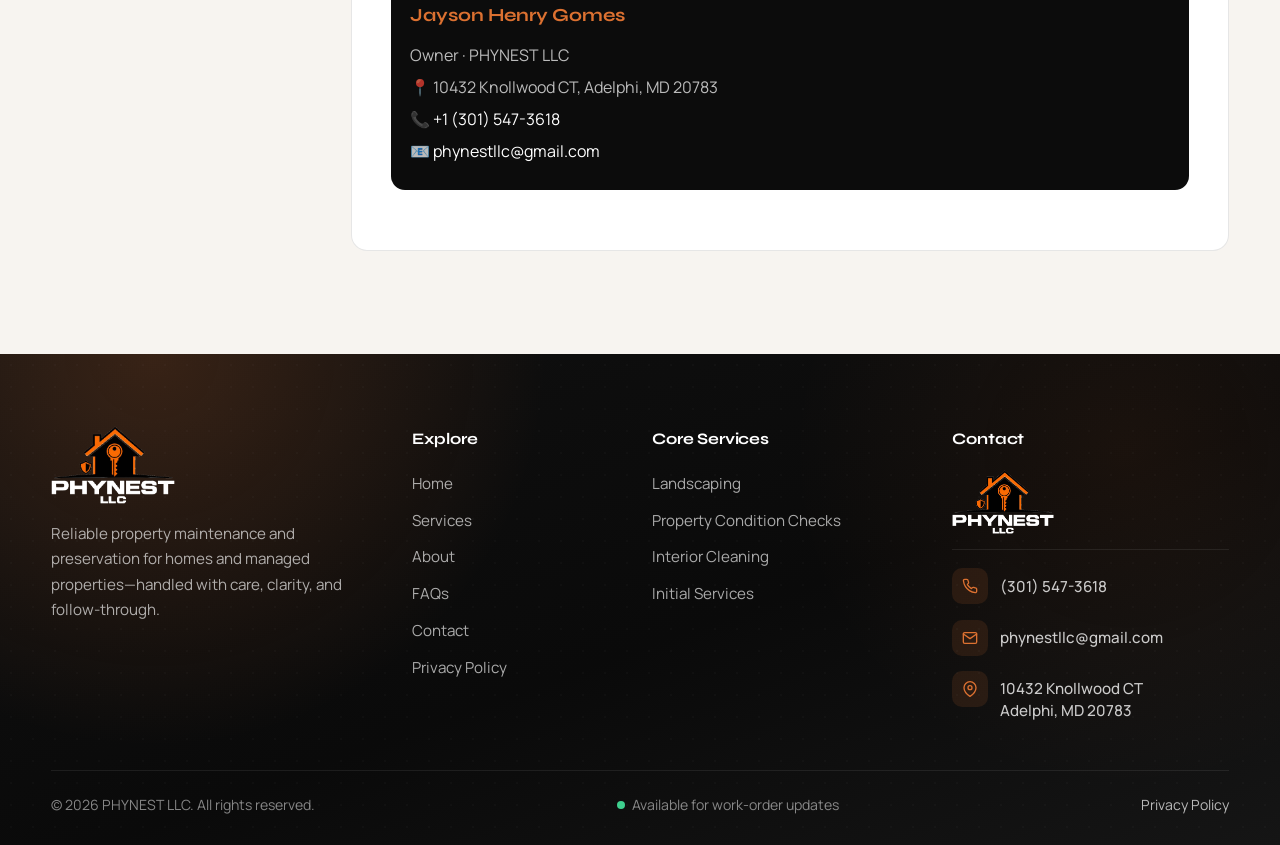
==== commit ec5958e7: "Resolve Full Website Architecture" ====
--- a/privacy-policy.html
+++ b/privacy-policy.html
@@ -15,7 +15,7 @@
       href="https://fonts.googleapis.com/css2?family=Manrope:wght@400;500;600;700;800&family=Oswald:wght@500;600;700&family=Syne:wght@600;700;800&display=swap"
       rel="stylesheet"
     />
-    <link rel="stylesheet" href="css/styles.css?v=21" />
+    <link rel="stylesheet" href="css/styles.css?v=24" />
   </head>
   <body>
     <header class="site-header header-solid is-scrolled" id="siteHeader">
@@ -79,170 +79,202 @@
           <aside class="privacy-toc reveal" aria-label="Policy sections">
             <h3>On this page</h3>
             <a href="#collect">1. Information We Collect</a>
-            <a href="#why">2. Why We Collect It</a>
-            <a href="#sms">3. SMS Communication</a>
-            <a href="#cookies">4. Cookies &amp; Analytics</a>
-            <a href="#security">5. Information Security</a>
-            <a href="#rights">6. Your Privacy Rights</a>
-            <a href="#children">7. Children’s Privacy</a>
-            <a href="#changes">8. Policy Changes</a>
-            <a href="#contact-privacy">9. Contact Us</a>
+            <a href="#use">2. Use of Your Information</a>
+            <a href="#disclosure">3. Disclosure of Your Information</a>
+            <a href="#security">4. Security of Your Information</a>
+            <a href="#rights">5. Your Rights</a>
+            <a href="#changes">6. Changes to This Policy</a>
+            <a href="#contact-privacy">7. Contact Us</a>
           </aside>
 
           <article class="privacy-content reveal">
             <div class="privacy-meta">
               <span class="privacy-chip">PHYNEST LLC</span>
-              <span class="privacy-chip">Effective: March 16, 2026</span>
+              <span class="privacy-chip">Effective Date: 01-01-2024</span>
             </div>
 
             <p>
-              At PHYNEST LLC, we value transparency, trust, and your privacy. As a
-              property maintenance and preservation provider committed to clear
-              communication and responsible data handling, this Privacy Policy
-              explains how we collect, use, protect, and manage your information
-              when you interact with us through our website, email, phone, or SMS.
-            </p>
-            <p>
-              By using our services or visiting this website, you agree to the
-              practices described in this policy.
+              PHYNEST LLC (“we”, “us”, “our”) values your privacy and is committed
+              to protecting your personal information. This Privacy Policy
+              explains how we collect, use, disclose, and safeguard your
+              information when you visit our website or provide us with your
+              personal information.
             </p>
 
             <section class="privacy-block" id="collect">
               <h2>1. Information We Collect</h2>
-              <p>
-                We collect only the information needed to deliver efficient,
-                quality service. This may include:
-              </p>
+              <p>We may collect the following types of information:</p>
               <ul>
-                <li>Full name</li>
-                <li>General location (for example, city or ZIP code)</li>
-                <li>Phone number and email address</li>
-                <li>Service request details you voluntarily submit</li>
+                <li>
+                  <strong>Personal Information:</strong> When you fill out forms
+                  on our website, such as contact forms, quote requests, or
+                  registration forms, we may collect your first and last name,
+                  phone number, email address, and physical address.
+                </li>
+                <li>
+                  <strong>Usage Data:</strong> We collect information about how
+                  you interact with our website, such as your IP address, browser
+                  type, pages visited, and the duration of your visit.
+                </li>
+                <li>
+                  <strong>Cookies and Tracking Technologies:</strong> We use
+                  cookies and similar technologies to enhance your browsing
+                  experience and collect information about how you use our site.
+                  You can control cookies through your browser settings and other
+                  tools.
+                </li>
+              </ul>
+            </section>
+
+            <section class="privacy-block" id="use">
+              <h2>2. Use of Your Information</h2>
+              <p>We use the information we collect for the following purposes:</p>
+              <ul>
+                <li>To provide and maintain our website and services.</li>
+                <li>To respond to your inquiries and communicate with you.</li>
+                <li>To personalize your experience on our website.</li>
+                <li>To improve our website and services.</li>
+                <li>To detect, prevent, and address technical issues.</li>
+                <li>To comply with legal obligations.</li>
+              </ul>
+
+              <p style="margin-top: 1rem">
+                <strong>Text message communications:</strong> We use text
+                messaging to communicate with you about your service. Normal
+                messaging rates apply and the frequency of messages may vary.
+                Mobile carriers are not liable for delayed or undelivered
+                messages.
+              </p>
+              <p style="margin-top: 0.75rem">
+                No mobile information will be shared with third parties or
+                affiliates for marketing or promotional purposes. All other
+                categories exclude text messaging originator opt-in data and
+                consent; this information will not be shared with any third
+                parties.
+              </p>
+              <p style="margin-top: 0.75rem">
+                <strong>Opt-out of text message communications:</strong> You may
+                opt out of text messaging at any time by replying to any message
+                with STOP or by contacting us at
+                <a href="mailto:phynestllc@gmail.com">phynestllc@gmail.com</a>.
+                This will end the communications from that particular phone
+                number. You may continue to receive service-related and other
+                non-marketing text messages from other phone numbers managed by
+                the Company, and you may opt out of those in a similar fashion.
+              </p>
+              <p style="margin-top: 0.75rem">
+                <strong>Opt-out of marketing communications:</strong> You may opt
+                out of marketing-related emails by following the opt-out or
+                unsubscribe instructions at the bottom of the email, or by
+                contacting us at
+                <a href="mailto:phynestllc@gmail.com">phynestllc@gmail.com</a>.
+                You may continue to receive service-related and other
+                non-marketing emails.
+              </p>
+            </section>
+
+            <section class="privacy-block" id="disclosure">
+              <h2>3. Disclosure of Your Information</h2>
+              <p>
+                We prioritize the protection and confidentiality of your personal
+                information. We do not share, sell, rent, or disclose your
+                personal information to third parties, except in the following
+                circumstances:
+              </p>
+              <ul>
+                <li>
+                  <strong>Your Explicit Consent:</strong> We may share your
+                  information with third parties if you have given us explicit
+                  consent to do so.
+                </li>
+                <li>
+                  <strong>Legal Obligations:</strong> We may disclose your
+                  information when required to comply with applicable laws,
+                  regulations, legal processes, or governmental requests.
+                </li>
+                <li>
+                  <strong>Protection of Rights and Property:</strong> We may
+                  disclose your information to protect and defend our rights or
+                  property, including enforcing our agreements, policies, and
+                  terms of service.
+                </li>
+                <li>
+                  <strong>Business Transfers:</strong> In the event of a merger,
+                  acquisition, restructuring, or sale of our company or its
+                  assets, your information may be transferred as part of the
+                  transaction. In such cases, we will ensure the receiving party
+                  agrees to handle your information in accordance with this
+                  Privacy Policy.
+                </li>
               </ul>
               <p style="margin-top: 0.9rem">
-                We do not collect Social Security numbers, payment card details,
-                or other highly sensitive data through our public-facing website.
-              </p>
-            </section>
-
-            <section class="privacy-block" id="why">
-              <h2>2. Why We Collect It</h2>
-              <p>We use your information to:</p>
+                We are committed to ensuring the security and confidentiality of
+                your personal information. Therefore, we do not share any mobile
+                information with third parties or affiliates for marketing or
+                promotional purposes. Additionally, all other categories of
+                information, including text messaging originator opt-in data and
+                consent, are strictly confidential and not shared with any third
+                parties under any circumstances.
+              </p>
+            </section>
+
+            <section class="privacy-block" id="security">
+              <h2>4. Security of Your Information</h2>
+              <p>
+                We take reasonable measures to protect your personal information
+                from unauthorized access, use, or disclosure. However, no method
+                of transmission over the Internet or electronic storage is
+                completely secure, so we cannot guarantee absolute security.
+              </p>
+            </section>
+
+            <section class="privacy-block" id="rights">
+              <h2>5. Your Rights</h2>
+              <p>
+                Under applicable law, you may have certain rights regarding your
+                personal information:
+              </p>
               <ul>
-                <li>Respond to service requests and general inquiries</li>
-                <li>Coordinate appointments, work orders, and field visits</li>
-                <li>Provide SMS or text notifications when you opt in</li>
-                <li>Improve communication and day-to-day operations</li>
+                <li>
+                  <strong>Access:</strong> You have the right to request access to
+                  the personal information we hold about you.
+                </li>
+                <li>
+                  <strong>Correction:</strong> You have the right to request that
+                  we correct any inaccurate or incomplete personal information.
+                </li>
+                <li>
+                  <strong>Deletion:</strong> You have the right to request that we
+                  delete your personal information under certain circumstances.
+                </li>
+                <li>
+                  <strong>Objection:</strong> You have the right to object to our
+                  processing of your personal information under certain
+                  conditions.
+                </li>
               </ul>
               <p style="margin-top: 0.9rem">
-                We do not sell, rent, or share your personal information for
-                third-party marketing purposes.
-              </p>
-            </section>
-
-            <section class="privacy-block" id="sms">
-              <h2>3. SMS Communication Policy</h2>
-              <p>
-                You may choose to receive service-related updates by SMS. If you
-                consent, messages may include:
-              </p>
-              <ul>
-                <li>Job status updates</li>
-                <li>Appointment confirmations or reminders</li>
-                <li>Notifications about property access or delays</li>
-              </ul>
-              <p style="margin-top: 0.9rem"><strong>Message details</strong></p>
-              <ul>
-                <li>Message frequency: up to 2 messages per week</li>
-                <li>Carrier charges: standard message and data rates may apply</li>
-                <li>
-                  Sender number: SMS may come from our business line at
-                  <a href="tel:+13015473618">(301) 547-3618</a>
-                </li>
-              </ul>
-              <p style="margin-top: 0.9rem"><strong>Manage SMS preferences</strong></p>
-              <ul>
-                <li>Opt out: reply STOP to any message</li>
-                <li>
-                  Help: reply HELP or contact us at
-                  <a href="mailto:phynestllc@gmail.com">phynestllc@gmail.com</a>
-                </li>
-              </ul>
-              <p style="margin-top: 0.9rem">
-                Phone numbers collected for SMS use are never shared with third
-                parties or affiliates for marketing.
-              </p>
-            </section>
-
-            <section class="privacy-block" id="cookies">
-              <h2>4. Use of Cookies and Site Analytics</h2>
-              <p>
-                We may use basic cookies or analytics tools to understand how
-                visitors use our website and to improve performance. These tools
-                help us refine your experience and are not used to collect
-                sensitive personal identifiers.
-              </p>
-              <p style="margin-top: 0.75rem">
-                You can disable cookies at any time through your browser settings.
-              </p>
-            </section>
-
-            <section class="privacy-block" id="security">
-              <h2>5. Information Security</h2>
-              <p>
-                We follow industry-standard practices to help safeguard your data,
-                including:
-              </p>
-              <ul>
-                <li>Encrypted website connections (SSL/TLS) when hosted securely</li>
-                <li>Internal access controls</li>
-                <li>Secure storage practices for business communications</li>
-                <li>Periodic review of our digital workflows</li>
-              </ul>
-              <p style="margin-top: 0.9rem">
-                No system can guarantee complete security. By using our services,
-                you acknowledge that residual risk remains.
-              </p>
-            </section>
-
-            <section class="privacy-block" id="rights">
-              <h2>6. Your Privacy Rights</h2>
-              <p>As a client or site visitor, you may:</p>
-              <ul>
-                <li>Request access to personal information we hold about you</li>
-                <li>Ask us to update or correct inaccurate details</li>
-                <li>Request deletion of information we no longer need to retain</li>
-              </ul>
-              <p style="margin-top: 0.9rem">
-                To exercise these rights, email
-                <a href="mailto:phynestllc@gmail.com">phynestllc@gmail.com</a>.
-              </p>
-            </section>
-
-            <section class="privacy-block" id="children">
-              <h2>7. Children’s Privacy</h2>
-              <p>
-                Our services are intended for adults. We do not knowingly collect
-                or store personal information from anyone under the age of 18. If
-                such information is submitted in error, we will delete it promptly
-                after we are notified.
+                To exercise these rights or if you have any questions about our
+                privacy practices, please contact us using the information
+                provided below.
               </p>
             </section>
 
             <section class="privacy-block" id="changes">
-              <h2>8. Changes to This Policy</h2>
+              <h2>6. Changes to This Privacy Policy</h2>
               <p>
                 We may update this Privacy Policy from time to time to reflect
-                service changes or legal requirements. Updates will be posted on
-                this page with a revised effective date.
+                changes in our practices or for other operational, legal, or
+                regulatory reasons. We will notify you of any changes by posting
+                the updated policy on our website with an updated effective date.
               </p>
             </section>
 
             <section class="privacy-block" id="contact-privacy">
-              <h2>9. Contact Us</h2>
-              <p>
-                For questions, requests, or concerns about this Privacy Policy or
-                your data, please contact:
+              <h2>7. Contact Us</h2>
+              <p>
+                If you have any questions about this Privacy Policy or our data
+                practices, please contact us:
               </p>
               <div class="privacy-contact-box">
                 <strong>Jayson Henry Gomes</strong>
@@ -296,12 +328,10 @@
         <div class="footer-col">
           <h4>Core Services</h4>
           <ul class="footer-links footer-services">
-            <li><a href="index.html#services">Landscaping &amp; Leaf Removal</a></li>
-            <li><a href="index.html#services">Trash &amp; Debris Removal</a></li>
-            <li><a href="index.html#services">Handyman Work</a></li>
-            <li><a href="index.html#services">Renovation &amp; Remodeling</a></li>
-            <li><a href="index.html#services">Plumbing &amp; Electrical</a></li>
-            <li><a href="index.html#services">Snow Removal &amp; Winterization</a></li>
+            <li><a href="index.html#services">Landscaping</a></li>
+            <li><a href="index.html#services">Property Condition Checks</a></li>
+            <li><a href="index.html#services">Interior Cleaning</a></li>
+            <li><a href="index.html#services">Initial Services</a></li>
           </ul>
         </div>
 
--- a/css/styles.css
+++ b/css/styles.css
@@ -26,7 +26,8 @@
   --font-hero: "Oswald", sans-serif;
   --font-body: "Manrope", sans-serif;
   --ease: cubic-bezier(0.22, 1, 0.36, 1);
-  --max: 1180px;
+  --max: 1560px;
+  --gutter: clamp(1.25rem, 4vw, 4.5rem);
 }
 
 *,
@@ -72,7 +73,7 @@
 }
 
 .container {
-  width: min(100% - 2.5rem, var(--max));
+  width: min(calc(100% - 2 * var(--gutter)), var(--max));
   margin-inline: auto;
 }
 
@@ -101,18 +102,18 @@
 
 .section-title {
   font-family: var(--font-display);
-  font-size: clamp(2rem, 4.2vw, 3.15rem);
+  font-size: clamp(2rem, 3.4vw, 3.35rem);
   font-weight: 700;
   line-height: 1.12;
   letter-spacing: -0.03em;
-  max-width: 16ch;
+  max-width: min(18ch, 100%);
 }
 
 .section-lead {
   margin-top: 1rem;
   color: var(--muted);
-  max-width: 52ch;
-  font-size: 1.05rem;
+  max-width: min(58ch, 100%);
+  font-size: clamp(1rem, 1.15vw, 1.12rem);
 }
 
 /* ---------- Header ---------- */
@@ -378,7 +379,7 @@
   position: relative;
   z-index: 1;
   padding: calc(var(--header-h) + 4rem) 0 4.5rem;
-  width: min(100% - 2.5rem, var(--max));
+  width: min(calc(100% - 2 * var(--gutter)), var(--max));
   margin-inline: auto;
 }
 
@@ -438,9 +439,9 @@
 }
 
 .hero-copy {
-  max-width: 42ch;
+  max-width: min(48ch, 100%);
   color: rgba(255, 255, 255, 0.8);
-  font-size: 1.05rem;
+  font-size: clamp(1rem, 1.15vw, 1.12rem);
   margin-bottom: 2rem;
   animation: riseIn 0.9s 0.24s var(--ease) both;
 }
@@ -479,8 +480,9 @@
 /* ---------- Services ---------- */
 .services {
   background:
-    radial-gradient(circle at 90% 8%, rgba(220, 113, 49, 0.06), transparent 28%),
-    var(--white);
+    radial-gradient(ellipse at 12% 0%, rgba(220, 113, 49, 0.08), transparent 42%),
+    radial-gradient(ellipse at 88% 100%, rgba(220, 113, 49, 0.05), transparent 40%),
+    linear-gradient(180deg, #f3efe9 0%, #faf8f5 45%, #f3efe9 100%);
 }
 
 .services-head {
@@ -488,97 +490,130 @@
   justify-content: space-between;
   align-items: end;
   gap: 2rem;
-  margin-bottom: 3rem;
+  margin-bottom: clamp(2.5rem, 4vw, 3.75rem);
   flex-wrap: wrap;
 }
 
 .services-grid {
   display: grid;
-  grid-template-columns: repeat(3, 1fr);
-  gap: 1.35rem;
-}
-
-.service-item {
+  grid-template-columns: repeat(4, minmax(0, 1fr));
+  gap: clamp(0.9rem, 1.4vw, 1.35rem);
+}
+
+.service-panel {
   position: relative;
+  isolation: isolate;
   overflow: hidden;
-  border-radius: 20px;
+  min-height: clamp(420px, 58vh, 560px);
+  border-radius: 18px;
   background: var(--dark);
-  border: 1px solid rgba(18, 18, 18, 0.06);
-  box-shadow: 0 14px 36px rgba(0, 0, 0, 0.06);
-  transition: transform 0.4s var(--ease), box-shadow 0.4s var(--ease);
-}
-
-.service-item:hover {
-  transform: translateY(-6px);
-  box-shadow: 0 22px 48px rgba(0, 0, 0, 0.14);
-}
-
-.service-media {
-  position: relative;
-  height: 210px;
-  overflow: hidden;
-}
-
-.service-media img {
+  box-shadow: 0 18px 40px rgba(0, 0, 0, 0.1);
+  transition: transform 0.5s var(--ease), box-shadow 0.5s var(--ease);
+}
+
+.service-panel::before {
+  content: "";
+  position: absolute;
+  inset: 0 0 auto;
+  height: 3px;
+  z-index: 3;
+  background: var(--brand);
+  transform: scaleX(0);
+  transform-origin: left center;
+  transition: transform 0.45s var(--ease);
+}
+
+.service-panel img {
+  position: absolute;
+  inset: 0;
   width: 100%;
   height: 100%;
   object-fit: cover;
-  transition: transform 0.7s var(--ease);
-}
-
-.service-media::after {
+  transition: transform 0.85s var(--ease);
+}
+
+.service-panel::after {
   content: "";
   position: absolute;
   inset: 0;
-  background: linear-gradient(
-    180deg,
-    transparent 40%,
-    rgba(12, 12, 12, 0.55) 100%
-  );
+  z-index: 1;
+  background:
+    linear-gradient(
+      180deg,
+      rgba(8, 8, 8, 0.08) 0%,
+      rgba(8, 8, 8, 0.18) 38%,
+      rgba(8, 8, 8, 0.72) 72%,
+      rgba(8, 8, 8, 0.92) 100%
+    );
   pointer-events: none;
-}
-
-.service-body {
-  position: relative;
+  transition: background 0.45s var(--ease);
+}
+
+.service-panel-content {
+  position: absolute;
+  inset: auto 0 0;
   z-index: 2;
-  padding: 1.25rem 1.3rem 1.45rem;
+  display: grid;
+  gap: 0.55rem;
+  padding: 1.6rem 1.35rem 1.55rem;
   color: var(--white);
-  background:
-    linear-gradient(180deg, #1a1a1a 0%, #101010 100%);
-  min-height: 148px;
 }
 
 .service-index {
-  display: inline-block;
   font-family: var(--font-display);
-  font-size: 0.75rem;
+  font-size: 0.72rem;
   font-weight: 700;
-  letter-spacing: 0.12em;
-  color: var(--brand);
-  margin-bottom: 0.55rem;
-}
-
-.service-body h3 {
+  letter-spacing: 0.16em;
+  color: #ffb07a;
+}
+
+.service-panel-content h3 {
   font-family: var(--font-display);
-  font-size: 1.2rem;
+  font-size: clamp(1.2rem, 1.35vw, 1.45rem);
   font-weight: 700;
   letter-spacing: -0.02em;
-  margin-bottom: 0.45rem;
+  line-height: 1.2;
   transition: color 0.25s ease;
 }
 
-.service-body p {
+.service-panel-content p {
   font-size: 0.9rem;
-  color: rgba(255, 255, 255, 0.72);
   line-height: 1.55;
-}
-
-.service-item:hover .service-media img {
+  color: rgba(255, 255, 255, 0.78);
+  max-width: 28ch;
+}
+
+.service-panel:hover {
+  transform: translateY(-8px);
+  box-shadow: 0 28px 56px rgba(0, 0, 0, 0.18);
+}
+
+.service-panel:hover::before {
+  transform: scaleX(1);
+}
+
+.service-panel:hover img {
   transform: scale(1.08);
 }
 
-.service-item:hover .service-body h3 {
-  color: var(--brand);
+.service-panel:hover .service-panel-content h3 {
+  color: #ffb07a;
+}
+
+.service-panel:nth-child(1) {
+  transition-delay: 0ms;
+}
+
+.service-panel:nth-child(2) {
+  transition-delay: 40ms;
+}
+
+.service-panel:nth-child(3) {
+  transition-delay: 80ms;
+}
+
+.service-panel:nth-child(4) {
+  transition-delay: 120ms;
 }
 
 /* ---------- About ---------- */
@@ -1120,7 +1155,7 @@
   padding: calc(var(--header-h) + 4.5rem) 0 3.5rem;
   background:
     linear-gradient(135deg, rgba(12, 12, 12, 0.92), rgba(12, 12, 12, 0.78)),
-    url("../Resources/Service_2.jpeg") center/cover no-repeat;
+    url("../Resources/Landscaping2.jpeg") center/cover no-repeat;
   color: var(--white);
   overflow: hidden;
 }
@@ -1337,17 +1372,44 @@
 }
 
 /* ---------- Responsive ---------- */
+@media (min-width: 1400px) {
+  :root {
+    --max: 1680px;
+  }
+
+  .about-grid,
+  .faq-layout,
+  .contact-grid {
+    gap: clamp(2.5rem, 4vw, 4.5rem);
+  }
+
+  .footer-top {
+    gap: clamp(2rem, 3vw, 3.5rem);
+  }
+}
+
+@media (min-width: 1800px) {
+  :root {
+    --max: 1840px;
+    --gutter: clamp(2rem, 5vw, 6rem);
+  }
+}
+
 @media (max-width: 1100px) {
+  .services-grid {
+    grid-template-columns: repeat(2, minmax(0, 1fr));
+  }
+
+  .service-panel {
+    min-height: clamp(340px, 46vh, 460px);
+  }
+
   .footer-top {
     grid-template-columns: 1fr 1fr;
   }
 }
 
 @media (max-width: 980px) {
-  .services-grid {
-    grid-template-columns: repeat(2, 1fr);
-  }
-
   .about-grid,
   .faq-layout,
   .contact-grid,
@@ -1432,11 +1494,21 @@
   display: none;
 }
 
-@media (max-width: 640px) {
+@media (max-width: 720px) {
   .services-grid {
     grid-template-columns: 1fr;
   }
 
+  .service-panel {
+    min-height: clamp(300px, 52vw, 380px);
+  }
+
+  .service-panel-content p {
+    max-width: 40ch;
+  }
+}
+
+@media (max-width: 640px) {
   .form-row {
     grid-template-columns: 1fr;
   }
